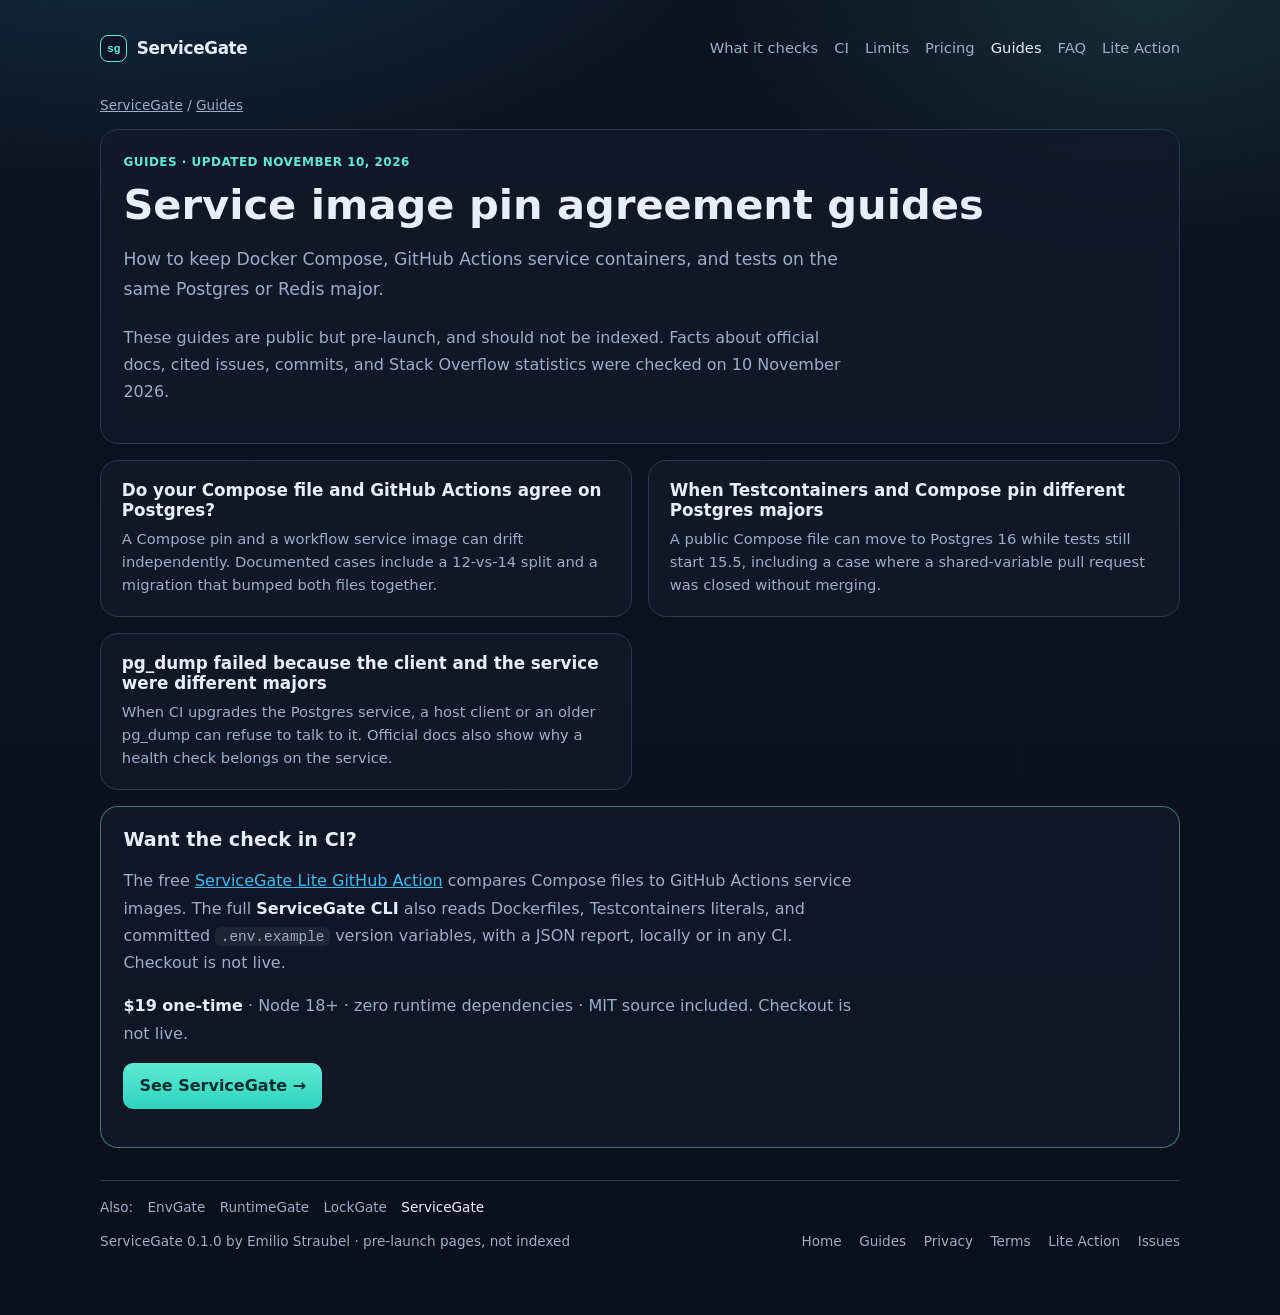
==== guides/index.html @ 502387a5 "Add the noindex pre-launch ServiceGate site Public GitHub Pages draft: robots Disallow, meta noindex" ====
<!DOCTYPE html>
<html lang="en">
<head>
  <meta charset="utf-8" />
  <meta name="viewport" content="width=device-width, initial-scale=1" />
  <title>Guides: Compose vs Actions Postgres pins, Testcontainers drift, and pg_dump mismatches — ServiceGate</title>
  <meta name="description" content="Practical guides on Compose and GitHub Actions disagreeing on Postgres, Testcontainers pinning a different major than Compose, and pg_dump failing when the client and the service are different majors." />
  <meta name="author" content="Emilio Straubel" />
  <meta name="robots" content="noindex" />
  <link rel="canonical" href="https://ess2292.github.io/servicegate/guides/" />
  <meta property="og:title" content="Guides: Compose vs Actions Postgres pins, Testcontainers drift, and pg_dump mismatches — ServiceGate" />
  <meta property="og:description" content="Practical guides on Compose and GitHub Actions disagreeing on Postgres, Testcontainers pinning a different major than Compose, and pg_dump failing when the client and the service are different majors." />
  <meta property="og:type" content="article" />
  <meta property="og:url" content="https://ess2292.github.io/servicegate/guides/" />
  <meta property="og:site_name" content="ServiceGate" />
  <meta property="og:image" content="https://ess2292.github.io/servicegate/og-image.png" />
  <meta property="og:image:type" content="image/png" />
  <meta property="og:image:width" content="1200" />
  <meta property="og:image:height" content="630" />
  <meta property="og:image:alt" content="ServiceGate — fail CI when Compose and Actions disagree on Postgres" />
  <meta property="article:published_time" content="2026-11-10" />
  <meta name="twitter:card" content="summary_large_image" />
  <meta name="twitter:title" content="Guides: Compose vs Actions Postgres pins, Testcontainers drift, and pg_dump mismatches — ServiceGate" />
  <meta name="twitter:description" content="Practical guides on Compose and GitHub Actions disagreeing on Postgres, Testcontainers pinning a different major than Compose, and pg_dump failing when the client and the service are different majors." />
  <meta name="twitter:image" content="https://ess2292.github.io/servicegate/og-image.png" />
  <meta name="twitter:image:alt" content="ServiceGate — fail CI when Compose and Actions disagree on Postgres" />
  <script type="application/ld+json">{"@context": "https://schema.org", "@type": "TechArticle", "headline": "Service image pin agreement guides", "description": "Practical guides on Compose and GitHub Actions disagreeing on Postgres, Testcontainers pinning a different major than Compose, and pg_dump failing when the client and the service are different majors.", "author": {"@type": "Person", "name": "Emilio Straubel"}, "datePublished": "2026-11-10", "dateModified": "2026-11-10", "mainEntityOfPage": "https://ess2292.github.io/servicegate/guides/", "publisher": {"@type": "Person", "name": "Emilio Straubel"}, "image": "https://ess2292.github.io/servicegate/og-image.png"}</script>
  <meta name="theme-color" content="#0b1220" />
  <link rel="icon" href="../favicon.svg" type="image/svg+xml" />
  <link rel="icon" href="../favicon-32.png" type="image/png" sizes="32x32" />
  <link rel="apple-touch-icon" href="../apple-touch-icon.png" />
  <link rel="stylesheet" href="../styles.css" />
</head>
<body>
  <a class="skip" href="#main">Skip to content</a>
  <div class="wrap">
    <nav class="site-nav" aria-label="Primary">
      <a class="brand" href="../index.html">
        <span class="brand-mark" aria-hidden="true">sg</span>
        ServiceGate
      </a>
      <ul class="nav-links">
        <li><a href="../index.html#checks">What it checks</a></li>
        <li><a href="../index.html#ci">CI</a></li>
        <li><a href="../index.html#limits">Limits</a></li>
        <li><a href="../index.html#pricing">Pricing</a></li>
        <li><a href="index.html" aria-current="page">Guides</a></li>
        <li><a href="../index.html#faq">FAQ</a></li>
        <li><a href="https://github.com/ESS2292/servicegate-action">Lite Action</a></li>
      </ul>
    </nav>
    <main id="main" class="article">
      <p class="crumbs"><a href="../index.html">ServiceGate</a> / <a href="index.html">Guides</a></p>
      <section>
        <div class="eyebrow">Guides &middot; Updated November 10, 2026</div>
        <h1>Service image pin agreement guides</h1>
        <p class="lead">How to keep Docker Compose, GitHub Actions service containers, and tests on the same Postgres or Redis major.</p>
        <p>These guides are public but pre-launch, and should not be indexed. Facts about official docs, cited issues, commits, and Stack Overflow statistics were checked on 10 November 2026.</p>
      </section>
      <div class="guide-list">
        <article class="guide-card">
          <h2><a href="compose-vs-github-actions-postgres.html">Do your Compose file and GitHub Actions agree on Postgres?</a></h2>
          <p>A Compose pin and a workflow service image can drift independently. Documented cases include a 12-vs-14 split and a migration that bumped both files together.</p>
        </article>
        <article class="guide-card">
          <h2><a href="testcontainers-vs-compose-postgres.html">When Testcontainers and Compose pin different Postgres majors</a></h2>
          <p>A public Compose file can move to Postgres 16 while tests still start 15.5, including a case where a shared-variable pull request was closed without merging.</p>
        </article>
        <article class="guide-card">
          <h2><a href="pg-dump-client-server-version-mismatch.html">pg_dump failed because the client and the service were different majors</a></h2>
          <p>When CI upgrades the Postgres service, a host client or an older pg_dump can refuse to talk to it. Official docs also show why a health check belongs on the service.</p>
        </article>
      </div>
      <section class="cta-box" aria-label="ServiceGate">
        <h2>Want the check in CI?</h2>
        <p>The free <a href="https://github.com/ESS2292/servicegate-action">ServiceGate Lite GitHub Action</a> compares Compose files to GitHub Actions service images. The full <strong>ServiceGate CLI</strong> also reads Dockerfiles, Testcontainers literals, and committed <code>.env.example</code> version variables, with a JSON report, locally or in any CI. Checkout is not live.</p>
        <p><strong>$19 one-time</strong> &middot; Node 18+ &middot; zero runtime dependencies &middot; MIT source included. Checkout is not live.</p>
        <p><a class="cta-link" href="../index.html#pricing">See ServiceGate &rarr;</a></p>
      </section>
    </main>
    <footer>
      <nav class="family-nav" aria-label="Other tools in this family">
        <span class="family-label">Also:</span>
          <a href="https://ess2292.github.io/envgate/">EnvGate</a>
          <a href="https://ess2292.github.io/runtimegate/">RuntimeGate</a>
          <a href="https://ess2292.github.io/lockgate/">LockGate</a>
          <a href="https://ess2292.github.io/servicegate/" aria-current="page">ServiceGate</a>
      </nav>
<div class="footer-row">
        <div>ServiceGate 0.1.0 by Emilio Straubel · pre-launch pages, not indexed</div>
        <div class="footer-links">
          <a href="../index.html">Home</a>
          <a href="index.html" aria-current="page">Guides</a>
          <a href="../privacy.html">Privacy</a>
          <a href="../terms.html">Terms</a>
          <a href="https://github.com/ESS2292/servicegate-action">Lite Action</a>
          <a href="https://github.com/ESS2292/servicegate-action/issues">Issues</a>
        </div>
      </div>
    </footer>
  </div>
</body>
</html>
---- styles.css ----
:root {
  --bg: #0b1220;
  --bg-elev: #121a2b;
  --panel: #162033;
  --line: #2a3a55;
  --text: #e8eefc;
  --muted: #9aadc9;
  --accent: #5eead4;
  --accent-2: #38bdf8;
  --warn: #fbbf24;
  --err: #fb7185;
  --ok: #4ade80;
  --shadow: 0 24px 60px rgba(0, 0, 0, 0.45);
  --radius: 18px;
  --font: ui-sans-serif, system-ui, -apple-system, "Segoe UI", Roboto, Helvetica, Arial, sans-serif;
  --mono: ui-monospace, SFMono-Regular, Menlo, Consolas, monospace;
}

* { box-sizing: border-box; }

html { scroll-behavior: smooth; }

html, body {
  margin: 0;
  padding: 0;
  background: var(--bg);
  color: var(--text);
  font-family: var(--font);
}

body {
  min-height: 100vh;
  background-image:
    radial-gradient(1200px 600px at 10% -10%, rgba(56, 189, 248, 0.18), transparent 55%),
    radial-gradient(900px 500px at 90% 0%, rgba(94, 234, 212, 0.12), transparent 50%),
    linear-gradient(180deg, #0b1220 0%, #0a101b 100%);
}

.skip {
  position: absolute;
  left: 1rem;
  top: -3rem;
  background: var(--panel);
  color: var(--text);
  padding: 0.5rem 0.8rem;
  border-radius: 8px;
  z-index: 20;
}
.skip:focus { top: 0.75rem; }

.wrap {
  width: min(1080px, calc(100% - 2rem));
  margin: 0 auto;
  padding: 1.25rem 0 4rem;
}

.site-nav {
  display: flex;
  align-items: center;
  justify-content: space-between;
  gap: 1rem;
  flex-wrap: wrap;
  margin-bottom: 1.25rem;
  padding: 0.65rem 0;
}

.brand {
  display: inline-flex;
  align-items: center;
  gap: 0.6rem;
  color: var(--text);
  text-decoration: none;
  font-weight: 750;
  letter-spacing: -0.02em;
  font-size: 1.05rem;
}

.brand-mark {
  width: 1.7rem;
  height: 1.7rem;
  border-radius: 8px;
  border: 1.5px solid var(--accent);
  background: #0b1526;
  display: inline-flex;
  align-items: center;
  justify-content: center;
  color: var(--accent);
  font-family: var(--mono);
  font-size: 0.72rem;
  font-weight: 700;
}

.nav-links {
  display: flex;
  flex-wrap: wrap;
  gap: 0.35rem 1rem;
  list-style: none;
  margin: 0;
  padding: 0;
}

.nav-links a {
  color: var(--muted);
  text-decoration: none;
  font-size: 0.92rem;
}

.nav-links a:hover,
.nav-links a[aria-current="page"] {
  color: var(--text);
}

header.hero {
  display: grid;
  grid-template-columns: 1.2fr 0.9fr;
  gap: 1.5rem;
  align-items: center;
  margin: 1.5rem 0 2rem;
}

@media (max-width: 860px) {
  header.hero { grid-template-columns: 1fr; }
}

.eyebrow {
  display: inline-flex;
  align-items: center;
  gap: 0.5rem;
  color: var(--accent);
  font-weight: 600;
  letter-spacing: 0.04em;
  text-transform: uppercase;
  font-size: 0.75rem;
  margin-bottom: 0.75rem;
}

h1 {
  font-size: clamp(1.8rem, 4vw, 2.6rem);
  line-height: 1.15;
  margin: 0 0 1rem;
}

.lead {
  color: var(--muted);
  font-size: 1.08rem;
  line-height: 1.6;
  margin: 0 0 1.25rem;
  max-width: 40rem;
}

.meta {
  display: flex;
  flex-wrap: wrap;
  gap: 0.6rem;
  margin-bottom: 1.25rem;
}

.chip {
  border: 1px solid var(--line);
  background: rgba(255, 255, 255, 0.03);
  border-radius: 999px;
  padding: 0.35rem 0.75rem;
  font-size: 0.85rem;
  color: var(--muted);
}

.chip em {
  color: var(--text);
  font-style: normal;
  font-weight: 600;
}

.price-card {
  background: linear-gradient(180deg, rgba(22, 32, 51, 0.95), rgba(12, 18, 30, 0.95));
  border: 1px solid var(--line);
  border-radius: var(--radius);
  padding: 1.25rem;
  box-shadow: var(--shadow);
}

.price-card .amt {
  font-size: 2.4rem;
  font-weight: 750;
  letter-spacing: -0.03em;
}

.price-card .amt span {
  font-size: 1rem;
  color: var(--muted);
  font-weight: 500;
  margin-left: 0.25rem;
}

.price-card p {
  color: var(--muted);
  margin: 0.5rem 0 1rem;
  line-height: 1.5;
}

.buy-btn {
  display: block;
  width: 100%;
  text-align: center;
  padding: 0.9rem 1rem;
  border-radius: 12px;
  border: 1px dashed var(--line);
  color: var(--muted);
  background: rgba(255, 255, 255, 0.02);
  font-weight: 600;
  font-size: 1rem;
  font-family: inherit;
  cursor: not-allowed;
}

.buy-btn:not(:disabled) {
  border: 1px solid transparent;
  background: linear-gradient(180deg, #5eead4, #2dd4bf);
  color: #042f2e;
  cursor: pointer;
  box-shadow: 0 10px 24px rgba(94, 234, 212, 0.18);
}

.buy-btn:not(:disabled):hover {
  filter: brightness(1.05);
}

.buy-note {
  margin: 0.75rem 0 0;
  font-size: 0.85rem;
  color: var(--muted);
  line-height: 1.45;
}

.art {
  margin-top: 1rem;
  border-radius: 14px;
  overflow: hidden;
  border: 1px solid var(--line);
  background: #0a1424;
  aspect-ratio: 16 / 9;
  position: relative;
}

.art-svg {
  width: 100%;
  height: 100%;
  display: block;
}

section {
  background: rgba(18, 26, 43, 0.72);
  border: 1px solid var(--line);
  border-radius: var(--radius);
  padding: 1.35rem 1.4rem;
  margin: 1rem 0;
  backdrop-filter: blur(8px);
}

h2 {
  margin: 0 0 0.9rem;
  font-size: 1.2rem;
}

h3 {
  margin: 1.1rem 0 0.5rem;
  font-size: 1.02rem;
}

ul, ol {
  margin: 0;
  padding-left: 1.15rem;
  color: var(--muted);
  line-height: 1.55;
}

ul li, ol li { margin: 0.35rem 0; }

ul strong, ol strong, p strong {
  color: var(--text);
  font-weight: 600;
}

.grid-2 {
  display: grid;
  grid-template-columns: 1fr 1fr;
  gap: 1rem;
}

@media (max-width: 720px) {
  .grid-2 { grid-template-columns: 1fr; }
}

.terminal {
  background: #070d18;
  border: 1px solid var(--line);
  border-radius: 14px;
  overflow: hidden;
  box-shadow: var(--shadow);
  margin: 0.75rem 0 0;
}

.terminal .bar {
  display: flex;
  gap: 0.4rem;
  align-items: center;
  padding: 0.65rem 0.85rem;
  border-bottom: 1px solid var(--line);
  background: #0d1628;
  color: var(--muted);
  font-size: 0.8rem;
}

.bar-cmd {
  margin-left: 0.5rem;
  overflow: hidden;
  text-overflow: ellipsis;
  white-space: nowrap;
  font-family: var(--mono);
}

.dot {
  width: 0.55rem;
  height: 0.55rem;
  border-radius: 50%;
  display: inline-block;
  flex-shrink: 0;
}

.dot.r { background: #fb7185; }
.dot.y { background: #fbbf24; }
.dot.g { background: #4ade80; }

pre {
  margin: 0;
  padding: 1rem 1.1rem 1.2rem;
  overflow-x: auto;
  font-family: var(--mono);
  font-size: 0.86rem;
  line-height: 1.5;
  color: #dbe7ff;
}

.code-block {
  background: #070d18;
  border: 1px solid var(--line);
  border-radius: 12px;
  padding: 1rem;
  overflow-x: auto;
  font-family: var(--mono);
  font-size: 0.86rem;
  color: #dbe7ff;
  margin: 0.4rem 0 0;
}

.c-muted { color: #7f93b3; }
.c-ok { color: var(--ok); }
.c-err { color: var(--err); }
.c-warn { color: var(--warn); }
.c-accent { color: var(--accent); }

h2 + .note { margin-top: 0; }

.note {
  color: var(--muted);
  font-size: 0.92rem;
  line-height: 1.55;
}

code {
  font-family: var(--mono);
  font-size: 0.9em;
  background: rgba(255, 255, 255, 0.06);
  padding: 0.1rem 0.35rem;
  border-radius: 6px;
}

pre code, .code-block code {
  background: none;
  padding: 0;
  border-radius: 0;
  font-size: inherit;
}

a { color: var(--accent-2); }

.faq details {
  border-top: 1px solid var(--line);
  padding: 0.7rem 0;
}

.faq details:first-of-type { border-top: 0; padding-top: 0; }

.faq summary {
  cursor: pointer;
  font-weight: 600;
  color: var(--text);
  list-style: none;
}

.faq summary::-webkit-details-marker { display: none; }

.faq summary::before {
  content: "+";
  color: var(--accent);
  display: inline-block;
  width: 1.1rem;
  font-family: var(--mono);
}

.faq details[open] summary::before { content: "–"; }

.faq details p, .faq details ul {
  margin: 0.55rem 0 0.2rem;
}

.todo {
  display: inline-block;
  margin-top: 0.15rem;
  padding: 0.15rem 0.45rem;
  border-radius: 6px;
  border: 1px dashed var(--warn);
  color: #fde68a;
  background: rgba(251, 191, 36, 0.1);
  font-family: var(--mono);
  font-size: 0.88em;
}

.legal h1 { font-size: clamp(1.6rem, 3vw, 2rem); }
.legal p { color: var(--muted); line-height: 1.65; }

footer {
  margin-top: 2rem;
  color: var(--muted);
  font-size: 0.85rem;
  line-height: 1.5;
  border-top: 1px solid var(--line);
  padding-top: 1rem;
}

.footer-row {
  display: flex;
  flex-wrap: wrap;
  justify-content: space-between;
  gap: 0.75rem 1.5rem;
}

.footer-links {
  display: flex;
  flex-wrap: wrap;
  gap: 0.75rem 1.1rem;
}

.footer-links a {
  color: var(--muted);
  text-decoration: none;
}

.footer-links a:hover { color: var(--text); }

/* Guides */
.crumbs { color: var(--muted); font-size: 0.85rem; margin: 0 0 0.5rem; }
.crumbs a { color: var(--muted); }
.article section > p { color: var(--muted); line-height: 1.7; max-width: 46rem; }
.article section > ul, .article section > ol { max-width: 46rem; }
.article h2 { margin-top: 1.6rem; }
.article section > h2:first-child { margin-top: 0; }
.article .code-block { margin: 0.6rem 0 1rem; white-space: pre; }
.cta-box { border-color: rgba(94, 234, 212, 0.45); }
.cta-box h2 { margin-top: 0; }
.cta-box p { color: var(--muted); line-height: 1.6; }
.cta-link { display: inline-block; padding: 0.6rem 1rem; border-radius: 10px; background: linear-gradient(180deg, #5eead4, #2dd4bf); color: #042f2e; font-weight: 600; text-decoration: none; }
.guide-list { display: grid; grid-template-columns: 1fr 1fr; gap: 1rem; margin: 1rem 0; }
@media (max-width: 720px) { .guide-list { grid-template-columns: 1fr; } }
.guide-card { background: rgba(18, 26, 43, 0.72); border: 1px solid var(--line); border-radius: var(--radius); padding: 1.2rem 1.3rem; }
.guide-card h2 { font-size: 1.05rem; margin: 0 0 0.5rem; }
.guide-card h2 a { color: var(--text); text-decoration: none; }
.guide-card h2 a:hover { color: var(--accent); }
.guide-card p { color: var(--muted); line-height: 1.55; margin: 0; font-size: 0.92rem; }

.article .compare-wrap { overflow-x: auto; margin: 0.8rem 0 1.2rem; max-width: 100%; }
.article table.compare {
  width: 100%;
  border-collapse: collapse;
  font-size: 0.92rem;
  min-width: 40rem;
}
.article table.compare th,
.article table.compare td {
  border: 1px solid var(--line);
  padding: 0.55rem 0.7rem;
  text-align: left;
  vertical-align: top;
  color: var(--muted);
  line-height: 1.45;
}
.article table.compare th {
  background: rgba(18, 26, 43, 0.85);
  color: var(--text);
  font-weight: 600;
  white-space: nowrap;
}
.article table.compare td:first-child,
.article table.compare th:first-child {
  color: var(--text);
  font-weight: 600;
  white-space: nowrap;
}
.article table.compare tbody tr:nth-child(even) td { background: rgba(18, 26, 43, 0.45); }

.demo-rec {
  margin: 0.75rem 0 1.25rem;
  background: #070d18;
  border: 1px solid var(--line);
  border-radius: 14px;
  overflow: hidden;
  box-shadow: var(--shadow);
}
.demo-rec video,
.demo-rec img {
  display: block;
  width: 100%;
  height: auto;
  vertical-align: top;
  background: #070d18;
}
.demo-rec figcaption {
  padding: 0.7rem 1rem 0.9rem;
  color: var(--muted);
  font-size: 0.88rem;
  line-height: 1.5;
  border-top: 1px solid var(--line);
}

/* Launch-readiness: visible focus, family links, tighter mobile nav */
a:focus-visible,
button:focus-visible,
summary:focus-visible,
.buy-btn:focus-visible {
  outline: 2px solid var(--accent);
  outline-offset: 3px;
}

.family-nav {
  display: flex;
  flex-wrap: wrap;
  align-items: center;
  gap: 0.4rem 0.9rem;
  margin: 0 0 0.85rem;
  font-size: 0.85rem;
}

.family-nav .family-label {
  color: var(--muted);
}

.family-nav a {
  color: var(--muted);
  text-decoration: none;
}

.family-nav a:hover,
.family-nav a[aria-current="page"] {
  color: var(--text);
}

@media (max-width: 720px) {
  .nav-links {
    gap: 0.2rem 0.7rem;
  }
  .nav-links a {
    display: inline-block;
    padding: 0.4rem 0.1rem;
  }
}
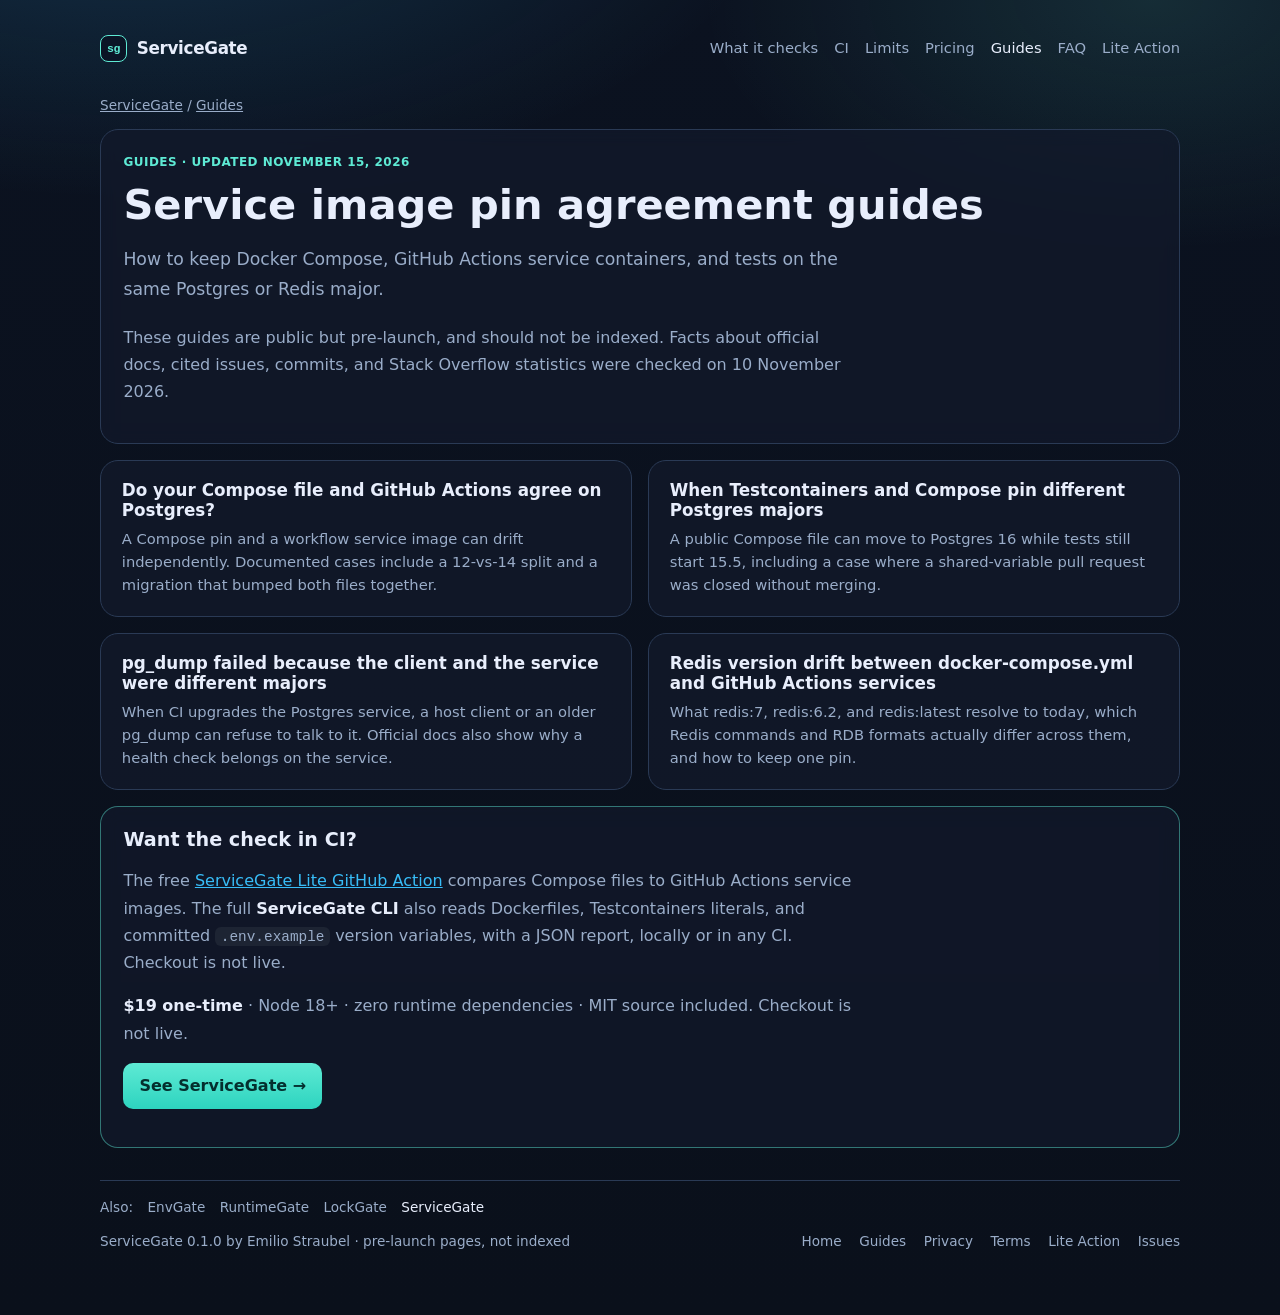
==== commit b9bb8703: "Add guide: Redis version drift between Compose and GitHub Actions services" ====
--- a/guides/index.html
+++ b/guides/index.html
@@ -24,7 +24,7 @@
   <meta name="twitter:description" content="Practical guides on Compose and GitHub Actions disagreeing on Postgres, Testcontainers pinning a different major than Compose, and pg_dump failing when the client and the service are different majors." />
   <meta name="twitter:image" content="https://ess2292.github.io/servicegate/og-image.png" />
   <meta name="twitter:image:alt" content="ServiceGate — fail CI when Compose and Actions disagree on Postgres" />
-  <script type="application/ld+json">{"@context": "https://schema.org", "@type": "TechArticle", "headline": "Service image pin agreement guides", "description": "Practical guides on Compose and GitHub Actions disagreeing on Postgres, Testcontainers pinning a different major than Compose, and pg_dump failing when the client and the service are different majors.", "author": {"@type": "Person", "name": "Emilio Straubel"}, "datePublished": "2026-11-10", "dateModified": "2026-11-10", "mainEntityOfPage": "https://ess2292.github.io/servicegate/guides/", "publisher": {"@type": "Person", "name": "Emilio Straubel"}, "image": "https://ess2292.github.io/servicegate/og-image.png"}</script>
+  <script type="application/ld+json">{"@context": "https://schema.org", "@type": "TechArticle", "headline": "Service image pin agreement guides", "description": "Practical guides on Compose and GitHub Actions disagreeing on Postgres, Testcontainers pinning a different major than Compose, and pg_dump failing when the client and the service are different majors.", "author": {"@type": "Person", "name": "Emilio Straubel"}, "datePublished": "2026-11-10", "dateModified": "2026-11-15", "mainEntityOfPage": "https://ess2292.github.io/servicegate/guides/", "publisher": {"@type": "Person", "name": "Emilio Straubel"}, "image": "https://ess2292.github.io/servicegate/og-image.png"}</script>
   <meta name="theme-color" content="#0b1220" />
   <link rel="icon" href="../favicon.svg" type="image/svg+xml" />
   <link rel="icon" href="../favicon-32.png" type="image/png" sizes="32x32" />
@@ -52,7 +52,7 @@
     <main id="main" class="article">
       <p class="crumbs"><a href="../index.html">ServiceGate</a> / <a href="index.html">Guides</a></p>
       <section>
-        <div class="eyebrow">Guides &middot; Updated November 10, 2026</div>
+        <div class="eyebrow">Guides &middot; Updated November 15, 2026</div>
         <h1>Service image pin agreement guides</h1>
         <p class="lead">How to keep Docker Compose, GitHub Actions service containers, and tests on the same Postgres or Redis major.</p>
         <p>These guides are public but pre-launch, and should not be indexed. Facts about official docs, cited issues, commits, and Stack Overflow statistics were checked on 10 November 2026.</p>
@@ -69,6 +69,10 @@
         <article class="guide-card">
           <h2><a href="pg-dump-client-server-version-mismatch.html">pg_dump failed because the client and the service were different majors</a></h2>
           <p>When CI upgrades the Postgres service, a host client or an older pg_dump can refuse to talk to it. Official docs also show why a health check belongs on the service.</p>
+        </article>
+        <article class="guide-card">
+          <h2><a href="redis-version-compose-vs-github-actions.html">Redis version drift between docker-compose.yml and GitHub Actions services</a></h2>
+          <p>What redis:7, redis:6.2, and redis:latest resolve to today, which Redis commands and RDB formats actually differ across them, and how to keep one pin.</p>
         </article>
       </div>
       <section class="cta-box" aria-label="ServiceGate">
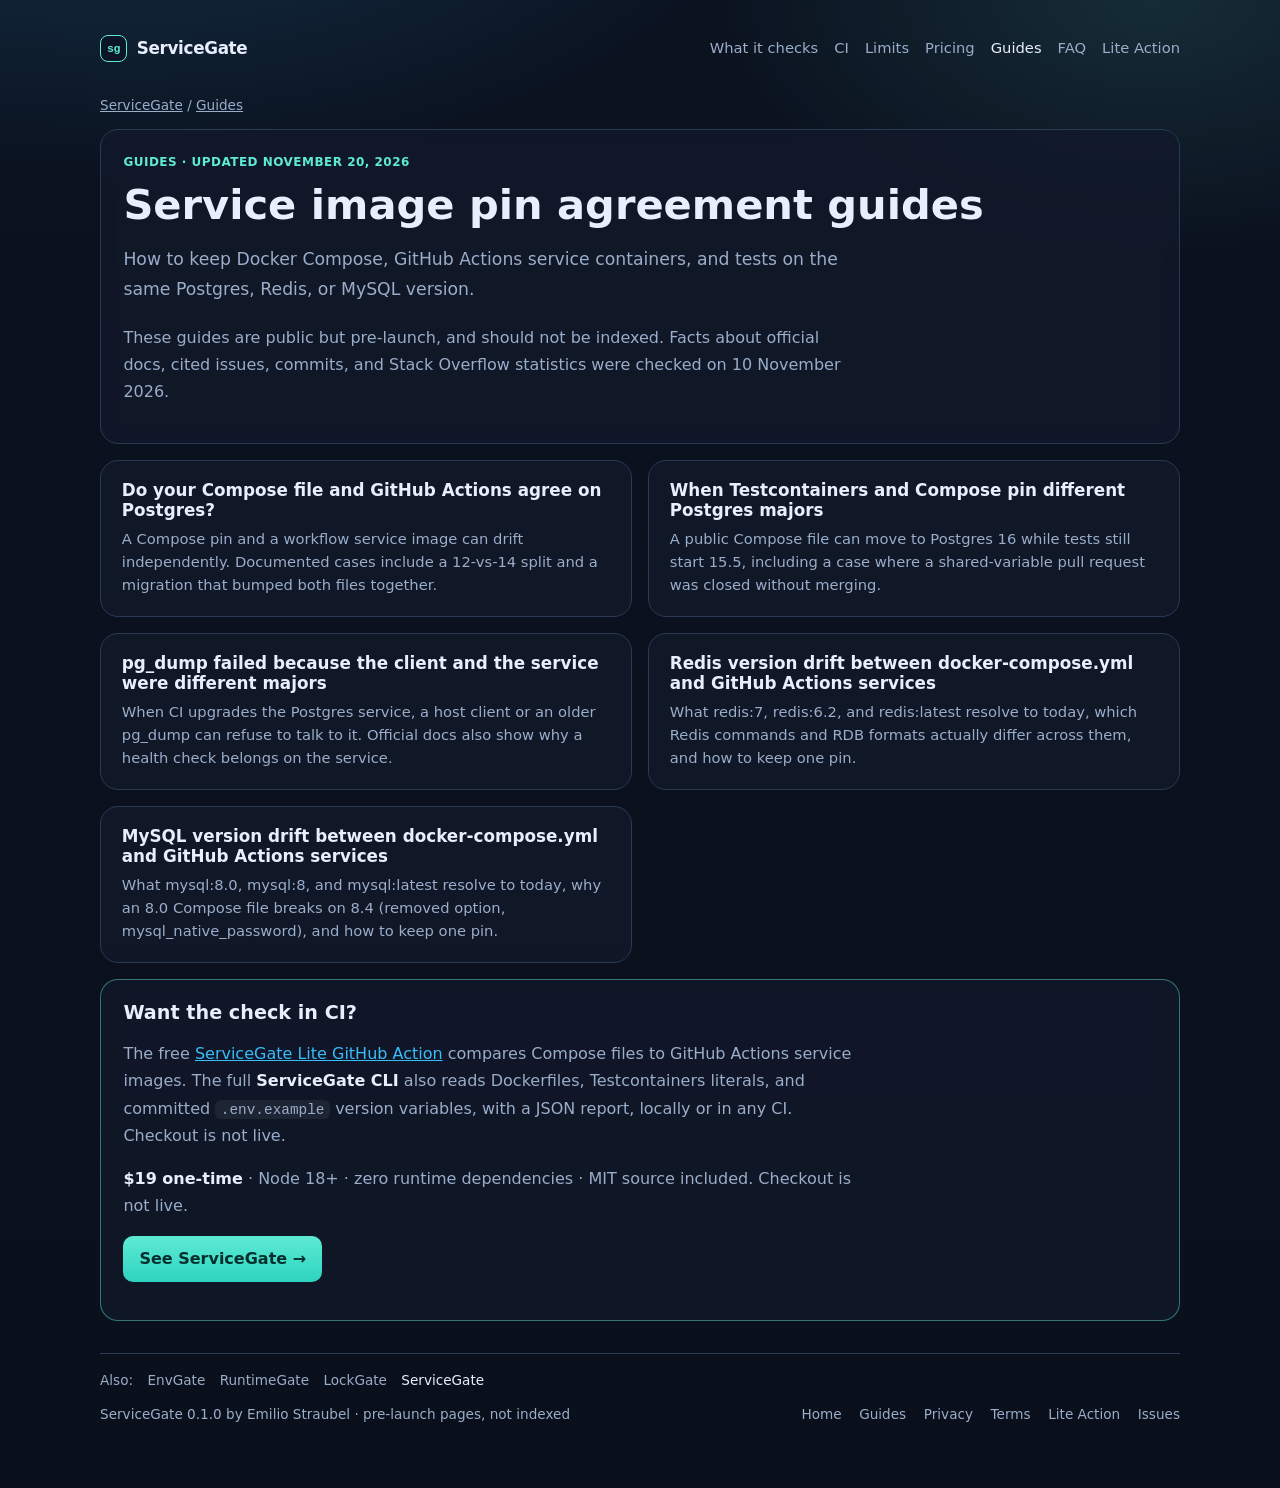
==== commit de7751b7: "Add guide: MySQL version drift between Compose and GitHub Actions services" ====
--- a/guides/index.html
+++ b/guides/index.html
@@ -24,7 +24,7 @@
   <meta name="twitter:description" content="Practical guides on Compose and GitHub Actions disagreeing on Postgres, Testcontainers pinning a different major than Compose, and pg_dump failing when the client and the service are different majors." />
   <meta name="twitter:image" content="https://ess2292.github.io/servicegate/og-image.png" />
   <meta name="twitter:image:alt" content="ServiceGate — fail CI when Compose and Actions disagree on Postgres" />
-  <script type="application/ld+json">{"@context": "https://schema.org", "@type": "TechArticle", "headline": "Service image pin agreement guides", "description": "Practical guides on Compose and GitHub Actions disagreeing on Postgres, Testcontainers pinning a different major than Compose, and pg_dump failing when the client and the service are different majors.", "author": {"@type": "Person", "name": "Emilio Straubel"}, "datePublished": "2026-11-10", "dateModified": "2026-11-15", "mainEntityOfPage": "https://ess2292.github.io/servicegate/guides/", "publisher": {"@type": "Person", "name": "Emilio Straubel"}, "image": "https://ess2292.github.io/servicegate/og-image.png"}</script>
+  <script type="application/ld+json">{"@context": "https://schema.org", "@type": "TechArticle", "headline": "Service image pin agreement guides", "description": "Practical guides on Compose and GitHub Actions disagreeing on Postgres, Testcontainers pinning a different major than Compose, and pg_dump failing when the client and the service are different majors.", "author": {"@type": "Person", "name": "Emilio Straubel"}, "datePublished": "2026-11-10", "dateModified": "2026-11-20", "mainEntityOfPage": "https://ess2292.github.io/servicegate/guides/", "publisher": {"@type": "Person", "name": "Emilio Straubel"}, "image": "https://ess2292.github.io/servicegate/og-image.png"}</script>
   <meta name="theme-color" content="#0b1220" />
   <link rel="icon" href="../favicon.svg" type="image/svg+xml" />
   <link rel="icon" href="../favicon-32.png" type="image/png" sizes="32x32" />
@@ -52,9 +52,9 @@
     <main id="main" class="article">
       <p class="crumbs"><a href="../index.html">ServiceGate</a> / <a href="index.html">Guides</a></p>
       <section>
-        <div class="eyebrow">Guides &middot; Updated November 15, 2026</div>
+        <div class="eyebrow">Guides &middot; Updated November 20, 2026</div>
         <h1>Service image pin agreement guides</h1>
-        <p class="lead">How to keep Docker Compose, GitHub Actions service containers, and tests on the same Postgres or Redis major.</p>
+        <p class="lead">How to keep Docker Compose, GitHub Actions service containers, and tests on the same Postgres, Redis, or MySQL version.</p>
         <p>These guides are public but pre-launch, and should not be indexed. Facts about official docs, cited issues, commits, and Stack Overflow statistics were checked on 10 November 2026.</p>
       </section>
       <div class="guide-list">
@@ -73,6 +73,10 @@
         <article class="guide-card">
           <h2><a href="redis-version-compose-vs-github-actions.html">Redis version drift between docker-compose.yml and GitHub Actions services</a></h2>
           <p>What redis:7, redis:6.2, and redis:latest resolve to today, which Redis commands and RDB formats actually differ across them, and how to keep one pin.</p>
+        </article>
+        <article class="guide-card">
+          <h2><a href="mysql-version-compose-vs-github-actions.html">MySQL version drift between docker-compose.yml and GitHub Actions services</a></h2>
+          <p>What mysql:8.0, mysql:8, and mysql:latest resolve to today, why an 8.0 Compose file breaks on 8.4 (removed option, mysql_native_password), and how to keep one pin.</p>
         </article>
       </div>
       <section class="cta-box" aria-label="ServiceGate">
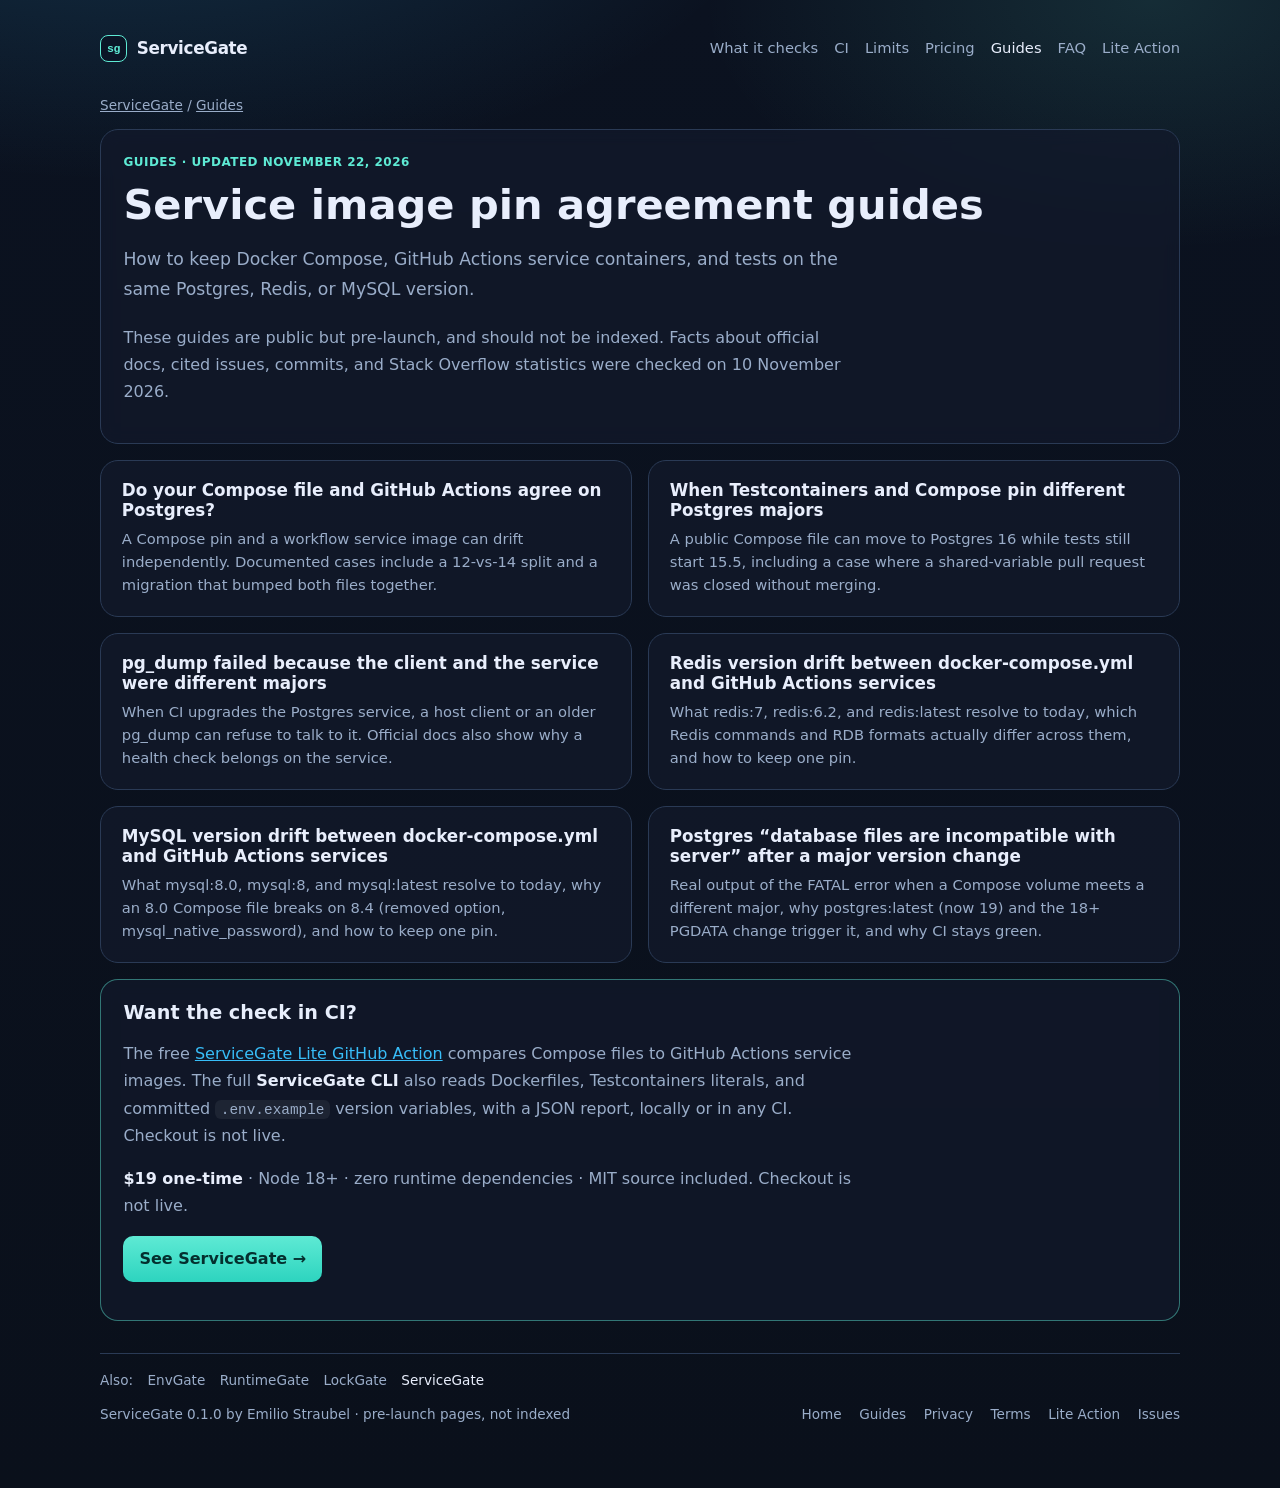
==== commit 2f12e70c: "Add guide: Postgres 'database files are incompatible with server' after a major version change" ====
--- a/guides/index.html
+++ b/guides/index.html
@@ -24,7 +24,7 @@
   <meta name="twitter:description" content="Practical guides on Compose and GitHub Actions disagreeing on Postgres, Testcontainers pinning a different major than Compose, and pg_dump failing when the client and the service are different majors." />
   <meta name="twitter:image" content="https://ess2292.github.io/servicegate/og-image.png" />
   <meta name="twitter:image:alt" content="ServiceGate — fail CI when Compose and Actions disagree on Postgres" />
-  <script type="application/ld+json">{"@context": "https://schema.org", "@type": "TechArticle", "headline": "Service image pin agreement guides", "description": "Practical guides on Compose and GitHub Actions disagreeing on Postgres, Testcontainers pinning a different major than Compose, and pg_dump failing when the client and the service are different majors.", "author": {"@type": "Person", "name": "Emilio Straubel"}, "datePublished": "2026-11-10", "dateModified": "2026-11-20", "mainEntityOfPage": "https://ess2292.github.io/servicegate/guides/", "publisher": {"@type": "Person", "name": "Emilio Straubel"}, "image": "https://ess2292.github.io/servicegate/og-image.png"}</script>
+  <script type="application/ld+json">{"@context": "https://schema.org", "@type": "TechArticle", "headline": "Service image pin agreement guides", "description": "Practical guides on Compose and GitHub Actions disagreeing on Postgres, Testcontainers pinning a different major than Compose, and pg_dump failing when the client and the service are different majors.", "author": {"@type": "Person", "name": "Emilio Straubel"}, "datePublished": "2026-11-10", "dateModified": "2026-11-22", "mainEntityOfPage": "https://ess2292.github.io/servicegate/guides/", "publisher": {"@type": "Person", "name": "Emilio Straubel"}, "image": "https://ess2292.github.io/servicegate/og-image.png"}</script>
   <meta name="theme-color" content="#0b1220" />
   <link rel="icon" href="../favicon.svg" type="image/svg+xml" />
   <link rel="icon" href="../favicon-32.png" type="image/png" sizes="32x32" />
@@ -52,7 +52,7 @@
     <main id="main" class="article">
       <p class="crumbs"><a href="../index.html">ServiceGate</a> / <a href="index.html">Guides</a></p>
       <section>
-        <div class="eyebrow">Guides &middot; Updated November 20, 2026</div>
+        <div class="eyebrow">Guides &middot; Updated November 22, 2026</div>
         <h1>Service image pin agreement guides</h1>
         <p class="lead">How to keep Docker Compose, GitHub Actions service containers, and tests on the same Postgres, Redis, or MySQL version.</p>
         <p>These guides are public but pre-launch, and should not be indexed. Facts about official docs, cited issues, commits, and Stack Overflow statistics were checked on 10 November 2026.</p>
@@ -77,6 +77,10 @@
         <article class="guide-card">
           <h2><a href="mysql-version-compose-vs-github-actions.html">MySQL version drift between docker-compose.yml and GitHub Actions services</a></h2>
           <p>What mysql:8.0, mysql:8, and mysql:latest resolve to today, why an 8.0 Compose file breaks on 8.4 (removed option, mysql_native_password), and how to keep one pin.</p>
+        </article>
+        <article class="guide-card">
+          <h2><a href="postgres-database-files-incompatible-with-server.html">Postgres &ldquo;database files are incompatible with server&rdquo; after a major version change</a></h2>
+          <p>Real output of the FATAL error when a Compose volume meets a different major, why postgres:latest (now 19) and the 18+ PGDATA change trigger it, and why CI stays green.</p>
         </article>
       </div>
       <section class="cta-box" aria-label="ServiceGate">
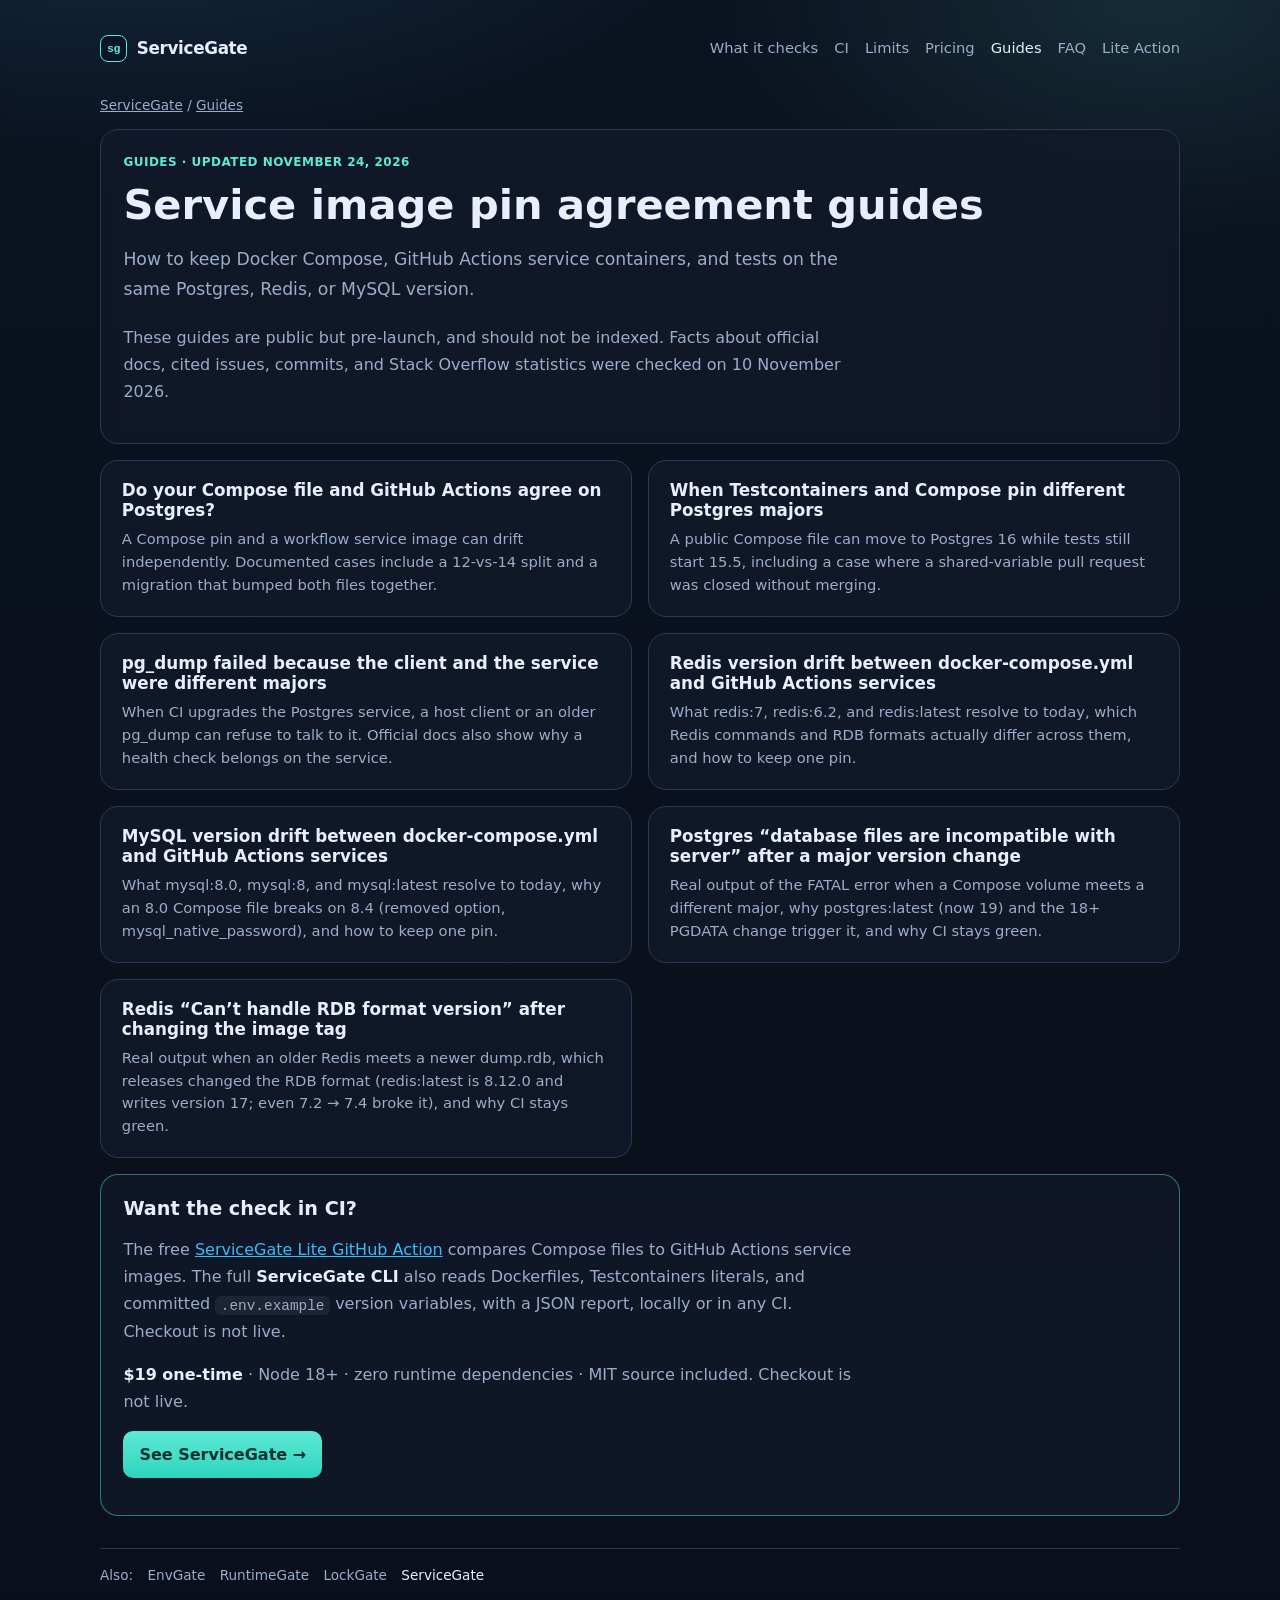
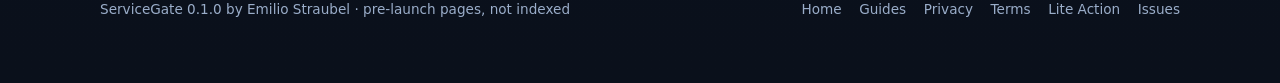
==== commit 71fb2619: "Add guide: Redis 'Can't handle RDB format version' after changing the image tag" ====
--- a/guides/index.html
+++ b/guides/index.html
@@ -24,7 +24,7 @@
   <meta name="twitter:description" content="Practical guides on Compose and GitHub Actions disagreeing on Postgres, Testcontainers pinning a different major than Compose, and pg_dump failing when the client and the service are different majors." />
   <meta name="twitter:image" content="https://ess2292.github.io/servicegate/og-image.png" />
   <meta name="twitter:image:alt" content="ServiceGate — fail CI when Compose and Actions disagree on Postgres" />
-  <script type="application/ld+json">{"@context": "https://schema.org", "@type": "TechArticle", "headline": "Service image pin agreement guides", "description": "Practical guides on Compose and GitHub Actions disagreeing on Postgres, Testcontainers pinning a different major than Compose, and pg_dump failing when the client and the service are different majors.", "author": {"@type": "Person", "name": "Emilio Straubel"}, "datePublished": "2026-11-10", "dateModified": "2026-11-22", "mainEntityOfPage": "https://ess2292.github.io/servicegate/guides/", "publisher": {"@type": "Person", "name": "Emilio Straubel"}, "image": "https://ess2292.github.io/servicegate/og-image.png"}</script>
+  <script type="application/ld+json">{"@context": "https://schema.org", "@type": "TechArticle", "headline": "Service image pin agreement guides", "description": "Practical guides on Compose and GitHub Actions disagreeing on Postgres, Testcontainers pinning a different major than Compose, and pg_dump failing when the client and the service are different majors.", "author": {"@type": "Person", "name": "Emilio Straubel"}, "datePublished": "2026-11-10", "dateModified": "2026-11-24", "mainEntityOfPage": "https://ess2292.github.io/servicegate/guides/", "publisher": {"@type": "Person", "name": "Emilio Straubel"}, "image": "https://ess2292.github.io/servicegate/og-image.png"}</script>
   <meta name="theme-color" content="#0b1220" />
   <link rel="icon" href="../favicon.svg" type="image/svg+xml" />
   <link rel="icon" href="../favicon-32.png" type="image/png" sizes="32x32" />
@@ -52,7 +52,7 @@
     <main id="main" class="article">
       <p class="crumbs"><a href="../index.html">ServiceGate</a> / <a href="index.html">Guides</a></p>
       <section>
-        <div class="eyebrow">Guides &middot; Updated November 22, 2026</div>
+        <div class="eyebrow">Guides &middot; Updated November 24, 2026</div>
         <h1>Service image pin agreement guides</h1>
         <p class="lead">How to keep Docker Compose, GitHub Actions service containers, and tests on the same Postgres, Redis, or MySQL version.</p>
         <p>These guides are public but pre-launch, and should not be indexed. Facts about official docs, cited issues, commits, and Stack Overflow statistics were checked on 10 November 2026.</p>
@@ -81,6 +81,10 @@
         <article class="guide-card">
           <h2><a href="postgres-database-files-incompatible-with-server.html">Postgres &ldquo;database files are incompatible with server&rdquo; after a major version change</a></h2>
           <p>Real output of the FATAL error when a Compose volume meets a different major, why postgres:latest (now 19) and the 18+ PGDATA change trigger it, and why CI stays green.</p>
+        </article>
+        <article class="guide-card">
+          <h2><a href="redis-cant-handle-rdb-format-version.html">Redis &ldquo;Can&rsquo;t handle RDB format version&rdquo; after changing the image tag</a></h2>
+          <p>Real output when an older Redis meets a newer dump.rdb, which releases changed the RDB format (redis:latest is 8.12.0 and writes version 17; even 7.2 &rarr; 7.4 broke it), and why CI stays green.</p>
         </article>
       </div>
       <section class="cta-box" aria-label="ServiceGate">
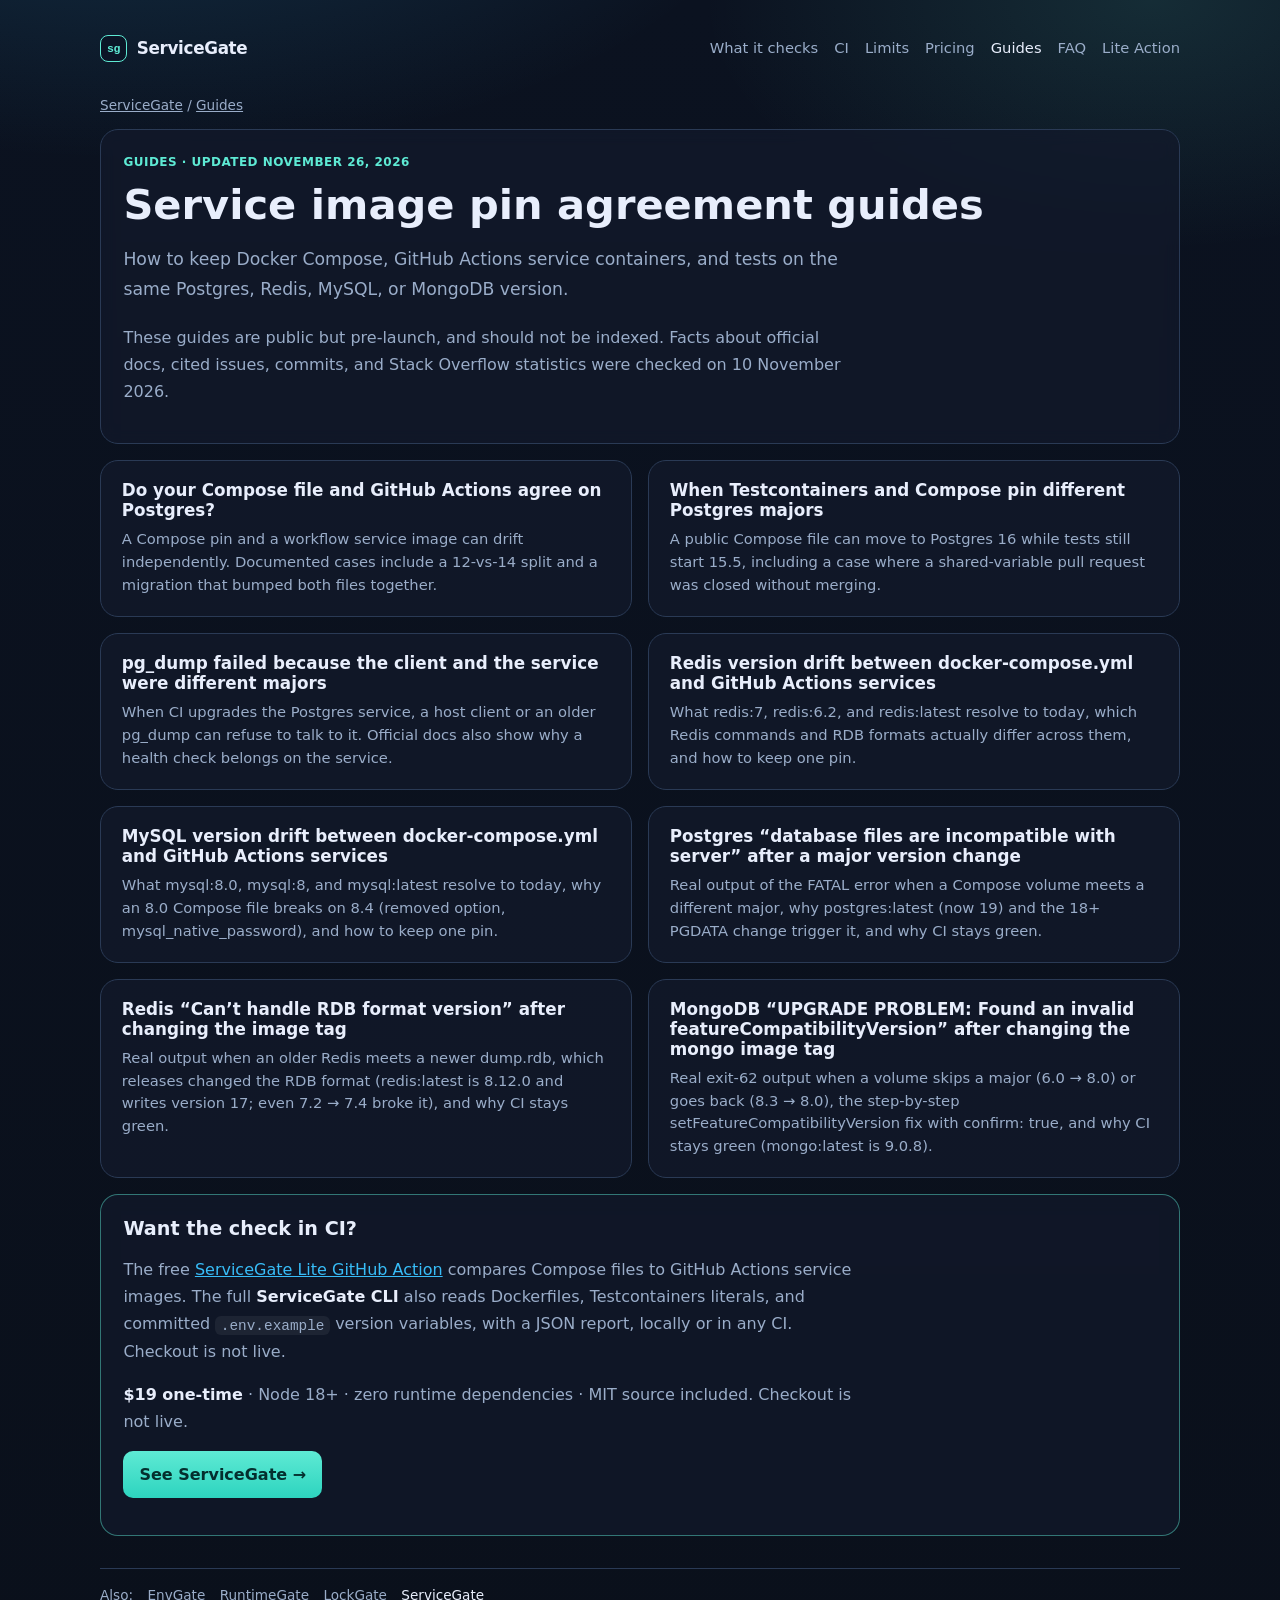
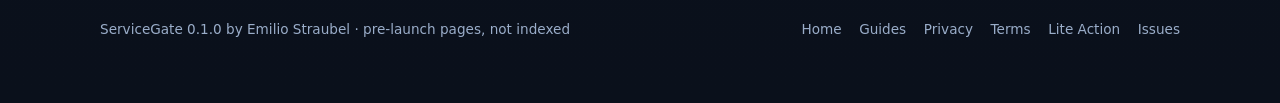
==== commit e2b1425c: "Add guide: MongoDB 'invalid featureCompatibilityVersion' after changing the mongo image tag" ====
--- a/guides/index.html
+++ b/guides/index.html
@@ -24,7 +24,7 @@
   <meta name="twitter:description" content="Practical guides on Compose and GitHub Actions disagreeing on Postgres, Testcontainers pinning a different major than Compose, and pg_dump failing when the client and the service are different majors." />
   <meta name="twitter:image" content="https://ess2292.github.io/servicegate/og-image.png" />
   <meta name="twitter:image:alt" content="ServiceGate — fail CI when Compose and Actions disagree on Postgres" />
-  <script type="application/ld+json">{"@context": "https://schema.org", "@type": "TechArticle", "headline": "Service image pin agreement guides", "description": "Practical guides on Compose and GitHub Actions disagreeing on Postgres, Testcontainers pinning a different major than Compose, and pg_dump failing when the client and the service are different majors.", "author": {"@type": "Person", "name": "Emilio Straubel"}, "datePublished": "2026-11-10", "dateModified": "2026-11-24", "mainEntityOfPage": "https://ess2292.github.io/servicegate/guides/", "publisher": {"@type": "Person", "name": "Emilio Straubel"}, "image": "https://ess2292.github.io/servicegate/og-image.png"}</script>
+  <script type="application/ld+json">{"@context": "https://schema.org", "@type": "TechArticle", "headline": "Service image pin agreement guides", "description": "Practical guides on Compose and GitHub Actions disagreeing on Postgres, Testcontainers pinning a different major than Compose, and pg_dump failing when the client and the service are different majors.", "author": {"@type": "Person", "name": "Emilio Straubel"}, "datePublished": "2026-11-10", "dateModified": "2026-11-26", "mainEntityOfPage": "https://ess2292.github.io/servicegate/guides/", "publisher": {"@type": "Person", "name": "Emilio Straubel"}, "image": "https://ess2292.github.io/servicegate/og-image.png"}</script>
   <meta name="theme-color" content="#0b1220" />
   <link rel="icon" href="../favicon.svg" type="image/svg+xml" />
   <link rel="icon" href="../favicon-32.png" type="image/png" sizes="32x32" />
@@ -52,9 +52,9 @@
     <main id="main" class="article">
       <p class="crumbs"><a href="../index.html">ServiceGate</a> / <a href="index.html">Guides</a></p>
       <section>
-        <div class="eyebrow">Guides &middot; Updated November 24, 2026</div>
+        <div class="eyebrow">Guides &middot; Updated November 26, 2026</div>
         <h1>Service image pin agreement guides</h1>
-        <p class="lead">How to keep Docker Compose, GitHub Actions service containers, and tests on the same Postgres, Redis, or MySQL version.</p>
+        <p class="lead">How to keep Docker Compose, GitHub Actions service containers, and tests on the same Postgres, Redis, MySQL, or MongoDB version.</p>
         <p>These guides are public but pre-launch, and should not be indexed. Facts about official docs, cited issues, commits, and Stack Overflow statistics were checked on 10 November 2026.</p>
       </section>
       <div class="guide-list">
@@ -85,6 +85,10 @@
         <article class="guide-card">
           <h2><a href="redis-cant-handle-rdb-format-version.html">Redis &ldquo;Can&rsquo;t handle RDB format version&rdquo; after changing the image tag</a></h2>
           <p>Real output when an older Redis meets a newer dump.rdb, which releases changed the RDB format (redis:latest is 8.12.0 and writes version 17; even 7.2 &rarr; 7.4 broke it), and why CI stays green.</p>
+        </article>
+        <article class="guide-card">
+          <h2><a href="mongodb-invalid-featurecompatibilityversion.html">MongoDB &ldquo;UPGRADE PROBLEM: Found an invalid featureCompatibilityVersion&rdquo; after changing the mongo image tag</a></h2>
+          <p>Real exit-62 output when a volume skips a major (6.0 &rarr; 8.0) or goes back (8.3 &rarr; 8.0), the step-by-step setFeatureCompatibilityVersion fix with confirm: true, and why CI stays green (mongo:latest is 9.0.8).</p>
         </article>
       </div>
       <section class="cta-box" aria-label="ServiceGate">
